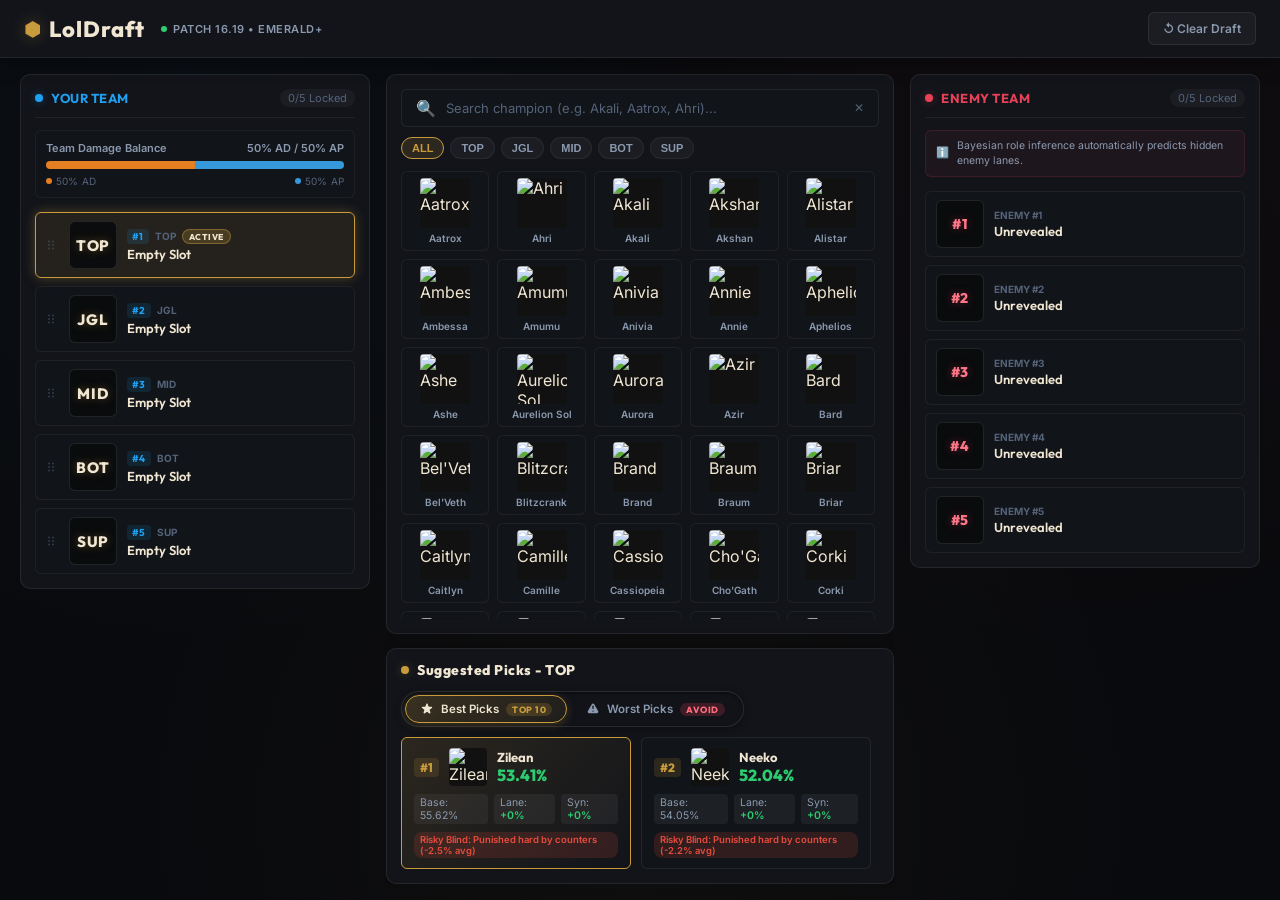
==== ui/index.html @ 1943c0d5 "layout: place suggested picks in center column while keeping team panels at natural height" ====
<!DOCTYPE html>
<html lang="en">
<head>
  <meta charset="UTF-8">
  <meta name="viewport" content="width=device-width, initial-scale=1.0">
  <title>LolDraft • Real-Time Drafting Companion & Simulator</title>
  <link rel="preconnect" href="https://fonts.googleapis.com">
  <link rel="preconnect" href="https://fonts.gstatic.com" crossorigin>
  <link href="https://fonts.googleapis.com/css2?family=Inter:wght@400;500;600;700&family=Outfit:wght@500;600;700;800&display=swap" rel="stylesheet">
  <link rel="stylesheet" href="style.css?v=2.1.3">
</head>
<body>
  <div class="app-shell">
    <!-- Top Navigation Bar -->
    <header class="app-header">
      <div class="brand-group">
        <div class="brand-mark">
          <span class="brand-icon">⬢</span>
          <span class="brand-name">LolDraft</span>
        </div>
        <div class="patch-badge" id="patchBadge">
          <span class="pulse-dot"></span>
          PATCH 16.19 • EMERALD+
        </div>
      </div>


      <div class="header-actions">
        <button class="btn btn-secondary" id="resetBtn" title="Reset all slots">
          <span>↺</span> Clear Draft
        </button>
      </div>
    </header>

    <!-- Main Workspace -->
    <main class="main-layout">
      <!-- Left Column: Ally Team -->
      <aside class="team-panel ally-panel">
        <div class="panel-header">
          <div class="panel-title ally-title">
            <span class="team-dot blue-dot"></span>
            <span>YOUR TEAM</span>
          </div>
          <span class="badge" id="allyCount">0/5 Locked</span>
        </div>

        <div class="damage-meter-card">
          <div class="damage-meter-label">
            <span>Team Damage Balance</span>
            <span id="damageSummaryText">50% AD / 50% AP</span>
          </div>
          <div class="damage-bar">
            <div class="dmg-segment dmg-phys" id="dmgPhysBar" style="width: 50%;"></div>
            <div class="dmg-segment dmg-magic" id="dmgMagicBar" style="width: 50%;"></div>
          </div>
          <div class="damage-legend">
            <span class="legend-item"><span class="legend-dot phys-dot"></span> <span id="physPctLabel">50%</span> AD</span>
            <span class="legend-item"><span class="legend-dot magic-dot"></span> <span id="magicPctLabel">50%</span> AP</span>
          </div>
        </div>

        <div class="slots-container" id="allySlots">
          <!-- Populated by JS -->
        </div>
      </aside>

      <!-- Center Column: Champion Selector + Suggested Picks -->
      <div class="center-workspace">
        <section class="picker-panel">
          <div class="picker-header">
            <div class="search-box">
              <span class="search-icon">🔍</span>
              <input type="text" id="searchInput" placeholder="Search champion (e.g. Akali, Aatrox, Ahri)..." autocomplete="off">
              <button id="clearSearchBtn" class="clear-search-btn">✕</button>
            </div>
            <div class="filter-pills" id="pickerRoleFilter">
              <button class="filter-pill active" data-filter="all">ALL</button>
              <button class="filter-pill" data-filter="top">TOP</button>
              <button class="filter-pill" data-filter="jungle">JGL</button>
              <button class="filter-pill" data-filter="middle">MID</button>
              <button class="filter-pill" data-filter="bottom">BOT</button>
              <button class="filter-pill" data-filter="support">SUP</button>
            </div>
          </div>

          <div class="champions-grid" id="championsGrid">
            <!-- Populated by JS -->
          </div>
        </section>

        <!-- Suggested Picks (Same Width as Champion Select) -->
        <section class="hud-panel" id="hudPanel" data-view="best">
          <div class="hud-header">
            <div class="hud-left">
              <div class="hud-title-row">
                <span class="hud-indicator" id="hudIndicator"></span>
                <h2 class="hud-title" id="hudTitleHeading"><span id="hudTitlePrefix">Suggested Picks</span> - <span id="hudRoleLabel">TOP</span></h2>
              </div>
            </div>

            <div class="hud-center">
              <div class="segmented-control" id="hudSegmentedControl" role="tablist" aria-label="Recommendation Mode">
                <button type="button" role="tab" id="tabBest" aria-selected="true" aria-controls="recommendationsList" class="seg-btn active" data-tab="best">
                  <svg class="seg-icon" viewBox="0 0 20 20" fill="currentColor">
                    <path d="M9.049 2.927c.3-.921 1.603-.921 1.902 0l1.07 3.292a1 1 0 00.95.69h3.462c.969 0 1.371 1.24.588 1.81l-2.8 2.034a1 1 0 00-.364 1.118l1.07 3.292c.3.921-.755 1.688-1.54 1.118l-2.8-2.034a1 1 0 00-1.175 0l-2.8 2.034c-.784.57-1.838-.197-1.539-1.118l1.07-3.292a1 1 0 00-.364-1.118L2.98 8.72c-.783-.57-.38-1.81.588-1.81h3.461a1 1 0 00.951-.69l1.07-3.292z"/>
                  </svg>
                  <span>Best Picks</span>
                  <span class="seg-badge seg-badge-best">TOP 10</span>
                </button>
                <button type="button" role="tab" id="tabWorst" aria-selected="false" aria-controls="recommendationsList" class="seg-btn" data-tab="worst">
                  <svg class="seg-icon" viewBox="0 0 20 20" fill="currentColor">
                    <path fill-rule="evenodd" d="M8.257 3.099c.765-1.36 2.722-1.36 3.486 0l5.58 9.92c.75 1.334-.213 2.98-1.742 2.98H4.42c-1.53 0-2.493-1.646-1.743-2.98l5.58-9.92zM11 13a1 1 0 11-2 0 1 1 0 012 0zm-1-8a1 1 0 00-1 1v3a1 1 0 002 0V6a1 1 0 00-1-1z" clip-rule="evenodd"/>
                  </svg>
                  <span>Worst Picks</span>
                  <span class="seg-badge seg-badge-worst">AVOID</span>
                </button>
              </div>
            </div>
          </div>

          <div class="recommendations-carousel" id="recommendationsList" role="tabpanel">
            <!-- Live Cards injected here -->
          </div>
        </section>
      </div>

      <!-- Right Column: Enemy Team -->
      <aside class="team-panel enemy-panel">
        <div class="panel-header">
          <div class="panel-title enemy-title">
            <span class="team-dot red-dot"></span>
            <span>ENEMY TEAM</span>
          </div>
          <span class="badge" id="enemyCount">0/5 Locked</span>
        </div>

        <div class="enemy-inference-info">
          <span class="info-icon">ℹ️</span>
          <span>Bayesian role inference automatically predicts hidden enemy lanes.</span>
        </div>

        <div class="slots-container" id="enemySlots">
          <!-- Populated by JS -->
        </div>
      </aside>
    </main>
  </div>

  <script src="app.js?v=2.1.3"></script>
</body>
</html>
---- ui/style.css ----
:root {
  --bg-core: #090a0d;
  --bg-surface: #12141a;
  --bg-surface-elevated: #1a1e26;
  --bg-glass: rgba(18, 20, 26, 0.85);
  
  --gold-primary: #c89b3c;
  --gold-light: #f0e6d2;
  --gold-dark: #785a28;
  --gold-glow: rgba(200, 155, 60, 0.35);

  --blue-team: #1ea1f2;
  --blue-team-glow: rgba(30, 161, 242, 0.35);
  --blue-surface: rgba(30, 161, 242, 0.08);

  --red-team: #e84057;
  --red-team-glow: rgba(232, 64, 87, 0.35);
  --red-surface: rgba(232, 64, 87, 0.08);

  --text-main: #f0e6d2;
  --text-muted: #8b99ae;
  --text-dim: #54637a;

  --border-subtle: rgba(255, 255, 255, 0.08);
  --border-active: rgba(200, 155, 60, 0.6);

  --phys-color: #e67e22;
  --magic-color: #3498db;
  --true-color: #f1c40f;

  --radius-sm: 6px;
  --radius-md: 10px;
  --radius-lg: 14px;
}

* {
  box-sizing: border-box;
  margin: 0;
  padding: 0;
}

body {
  font-family: 'Inter', -apple-system, BlinkMacSystemFont, sans-serif;
  background-color: var(--bg-core);
  background-image: 
    radial-gradient(circle at 15% 15%, rgba(30, 161, 242, 0.03) 0%, transparent 40%),
    radial-gradient(circle at 85% 15%, rgba(232, 64, 87, 0.03) 0%, transparent 40%),
    radial-gradient(circle at 50% 90%, rgba(200, 155, 60, 0.03) 0%, transparent 50%);
  color: var(--text-main);
  min-height: 100vh;
  overflow-x: hidden;
}

.app-shell {
  display: flex;
  flex-direction: column;
  height: 100vh;
  overflow: hidden;
}

/* ==========================================================================
   Header
   ========================================================================== */
.app-header {
  display: flex;
  align-items: center;
  justify-content: space-between;
  padding: 12px 24px;
  background: var(--bg-surface);
  border-bottom: 1px solid var(--border-subtle);
  box-shadow: 0 4px 20px rgba(0, 0, 0, 0.4);
  z-index: 10;
}

.brand-group {
  display: flex;
  align-items: center;
  gap: 16px;
}

.brand-mark {
  display: flex;
  align-items: center;
  gap: 8px;
}

.brand-icon {
  color: var(--gold-primary);
  font-size: 20px;
  filter: drop-shadow(0 0 8px var(--gold-glow));
}

.brand-name {
  font-family: 'Outfit', sans-serif;
  font-size: 22px;
  font-weight: 800;
  letter-spacing: 1px;
  color: var(--text-main);
}

.patch-badge {
  display: inline-flex;
  align-items: center;
  gap: 6px;
  font-size: 11px;
  font-weight: 600;
  letter-spacing: 0.5px;
  color: var(--text-muted);
}

.pulse-dot {
  width: 6px;
  height: 6px;
  border-radius: 50%;
  background: #2ecc71;
}

/* Role Selector */
.role-selector-wrap {
  display: flex;
  align-items: center;
  gap: 12px;
  background: rgba(18, 20, 26, 0.7);
  padding: 6px 14px;
  border-radius: 30px;
  border: 1px solid var(--border-subtle);
}

.selector-label {
  font-size: 11px;
  font-weight: 700;
  letter-spacing: 0.8px;
  color: var(--text-muted);
}

.role-buttons {
  display: flex;
  gap: 6px;
}

.role-btn {
  display: flex;
  align-items: center;
  gap: 6px;
  background: transparent;
  border: 1px solid transparent;
  color: var(--text-muted);
  font-family: 'Outfit', sans-serif;
  font-size: 13px;
  font-weight: 700;
  padding: 6px 12px;
  border-radius: 20px;
  cursor: pointer;
  transition: all 0.2s ease;
}

.role-btn:hover {
  color: var(--text-main);
  background: rgba(255, 255, 255, 0.05);
}

.role-btn.active {
  background: var(--gold-primary);
  color: #090a0d;
  border-color: var(--gold-light);
  box-shadow: 0 0 12px var(--gold-glow);
}

.header-actions {
  display: flex;
  align-items: center;
  gap: 12px;
}

.btn {
  font-family: 'Inter', sans-serif;
  font-size: 12px;
  font-weight: 600;
  padding: 8px 14px;
  border-radius: var(--radius-sm);
  cursor: pointer;
  border: 1px solid var(--border-subtle);
  transition: all 0.2s;
}

.btn-secondary {
  background: rgba(255, 255, 255, 0.04);
  color: var(--text-muted);
}

.btn-secondary:hover {
  background: rgba(255, 255, 255, 0.08);
  color: var(--text-main);
  border-color: rgba(255, 255, 255, 0.2);
}

/* ==========================================================================
   Main Layout
   ========================================================================== */
.main-layout {
  display: grid;
  grid-template-columns: 350px 1fr 350px;
  gap: 16px;
  padding: 16px 20px;
  flex: 1;
  min-height: 0;
  overflow: hidden;
}

/* ==========================================================================
   Team Panels (Ally & Enemy)
   ========================================================================== */
.team-panel {
  display: flex;
  flex-direction: column;
  background: var(--bg-surface);
  border: 1px solid var(--border-subtle);
  border-radius: var(--radius-md);
  padding: 14px;
  align-self: start;
}

.panel-header {
  display: flex;
  align-items: center;
  justify-content: space-between;
  margin-bottom: 12px;
  padding-bottom: 10px;
  border-bottom: 1px solid rgba(255, 255, 255, 0.06);
}

.panel-title {
  display: flex;
  align-items: center;
  gap: 8px;
  font-family: 'Outfit', sans-serif;
  font-size: 13px;
  font-weight: 700;
  letter-spacing: 0.5px;
}

.ally-title { color: var(--blue-team); }
.enemy-title { color: var(--red-team); }

.team-dot {
  width: 8px;
  height: 8px;
  border-radius: 50%;
}
.blue-dot { background: var(--blue-team); box-shadow: 0 0 8px var(--blue-team-glow); }
.red-dot { background: var(--red-team); box-shadow: 0 0 8px var(--red-team-glow); }

.badge {
  font-size: 11px;
  color: var(--text-dim);
  background: rgba(255, 255, 255, 0.04);
  padding: 2px 8px;
  border-radius: 12px;
}

/* Damage Meter */
.damage-meter-card {
  background: rgba(18, 20, 26, 0.6);
  border: 1px solid rgba(255, 255, 255, 0.05);
  border-radius: var(--radius-sm);
  padding: 10px;
  margin-bottom: 14px;
}

.damage-meter-label {
  display: flex;
  justify-content: space-between;
  font-size: 11px;
  font-weight: 600;
  color: var(--text-muted);
  margin-bottom: 6px;
}

.damage-bar {
  display: flex;
  height: 8px;
  border-radius: 4px;
  overflow: hidden;
  background: #111;
  margin-bottom: 6px;
}

.dmg-segment {
  height: 100%;
  transition: width 0.3s ease;
}
.dmg-phys { background: var(--phys-color); }
.dmg-magic { background: var(--magic-color); }

.damage-legend {
  display: flex;
  justify-content: space-between;
  font-size: 10px;
  color: var(--text-dim);
}

.legend-item { display: flex; align-items: center; gap: 4px; }
.legend-dot { width: 6px; height: 6px; border-radius: 50%; }
.phys-dot { background: var(--phys-color); }
.magic-dot { background: var(--magic-color); }

/* Enemy Inference Info */
.enemy-inference-info {
  display: flex;
  align-items: center;
  gap: 8px;
  background: rgba(232, 64, 87, 0.06);
  border: 1px solid rgba(232, 64, 87, 0.15);
  border-radius: var(--radius-sm);
  padding: 8px 10px;
  font-size: 10.5px;
  color: var(--text-muted);
  line-height: 1.4;
  margin-bottom: 14px;
}

/* Draft Slots */
.slots-container {
  display: flex;
  flex-direction: column;
  gap: 8px;
  flex: 1;
}

.slot-card {
  display: flex;
  align-items: center;
  gap: 10px;
  padding: 8px 10px;
  background: rgba(18, 20, 26, 0.6);
  border: 1px solid rgba(255, 255, 255, 0.06);
  border-radius: var(--radius-sm);
  cursor: pointer;
  transition: all 0.2s ease;
  position: relative;
}

.slot-card.draggable-slot {
  cursor: grab;
  user-select: none;
}

.slot-card.draggable-slot:active {
  cursor: grabbing;
}

.slot-drag-handle {
  display: flex;
  align-items: center;
  justify-content: center;
  color: var(--text-dim);
  cursor: grab;
  padding: 4px 2px;
  margin-left: -3px;
  border-radius: 4px;
  opacity: 0.45;
  transition: opacity 0.2s, color 0.2s;
  flex-shrink: 0;
}

.slot-card:hover .slot-drag-handle {
  opacity: 1;
  color: var(--gold-light);
}

.slot-drag-handle:active {
  cursor: grabbing;
}

.slot-role-row {
  display: flex;
  align-items: center;
  gap: 6px;
}

.slot-pick-num {
  font-family: 'Outfit', sans-serif;
  font-size: 10px;
  font-weight: 700;
  color: var(--blue-team);
  background: rgba(30, 161, 242, 0.12);
  padding: 1px 5px;
  border-radius: 4px;
  letter-spacing: 0.3px;
}

.slot-card.is-dragging {
  opacity: 0.35;
  border: 1px dashed var(--gold-primary);
  background: rgba(200, 155, 60, 0.08);
  transform: scale(0.98);
}

.slot-card.drag-over-top {
  border-top: 2px solid var(--gold-primary) !important;
}

.slot-card.drag-over-bottom {
  border-bottom: 2px solid var(--gold-primary) !important;
}


.slot-card:hover {
  background: rgba(255, 255, 255, 0.04);
  border-color: rgba(255, 255, 255, 0.15);
}

.slot-card.active-target {
  border-color: var(--gold-primary);
  background: rgba(200, 155, 60, 0.1);
  box-shadow: 0 0 12px var(--gold-glow);
}

.slot-active-badge {
  font-family: 'Outfit', sans-serif;
  font-size: 8.5px;
  font-weight: 800;
  letter-spacing: 0.5px;
  color: var(--gold-light);
  background: rgba(200, 155, 60, 0.22);
  border: 1px solid rgba(200, 155, 60, 0.45);
  padding: 1px 6px;
  border-radius: 8px;
}

.slot-avatar {
  width: 48px;
  height: 48px;
  border-radius: var(--radius-sm);
  background: rgba(9, 10, 13, 0.9);
  border: 1px solid rgba(255, 255, 255, 0.1);
  display: flex;
  align-items: center;
  justify-content: center;
  overflow: hidden;
  flex-shrink: 0;
  transition: all 0.2s ease;
}

.slot-role-abbr {
  font-family: 'Outfit', sans-serif;
  font-size: 15px;
  font-weight: 800;
  letter-spacing: 0.8px;
  color: var(--gold-light);
  text-shadow: 0 0 10px rgba(200, 155, 60, 0.4);
  line-height: 1;
  user-select: none;
}

.slot-enemy-abbr {
  font-size: 14px;
  color: #ff7588;
  text-shadow: 0 0 10px rgba(232, 64, 87, 0.4);
}

.slot-avatar img {
  width: 100%;
  height: 100%;
  object-fit: cover;
}

.slot-meta {
  display: flex;
  flex-direction: column;
  gap: 2px;
  flex: 1;
  min-width: 0;
}

.slot-role-tag {
  font-size: 10px;
  font-weight: 700;
  color: var(--text-dim);
  text-transform: uppercase;
}

.slot-champ-name {
  font-family: 'Outfit', sans-serif;
  font-size: 13px;
  font-weight: 600;
  color: var(--text-main);
  white-space: nowrap;
  overflow: hidden;
  text-overflow: ellipsis;
}

.slot-inference-tag {
  font-size: 10px;
  font-weight: 600;
  color: var(--blue-team);
}

.slot-remove-btn {
  background: transparent;
  border: none;
  color: var(--text-dim);
  cursor: pointer;
  padding: 4px;
  font-size: 12px;
  border-radius: 4px;
  transition: all 0.2s;
}

.slot-remove-btn:hover {
  color: var(--red-team);
  background: rgba(232, 64, 87, 0.15);
}

/* ==========================================================================
   Center Workspace (Picker Panel + Suggested Picks HUD)
   ========================================================================== */
.center-workspace {
  display: flex;
  flex-direction: column;
  gap: 14px;
  min-height: 0;
  height: 100%;
  overflow: hidden;
}

.picker-panel {
  display: flex;
  flex-direction: column;
  background: var(--bg-surface);
  border: 1px solid var(--border-subtle);
  border-radius: var(--radius-md);
  padding: 14px;
  flex: 1;
  min-height: 0;
}

.picker-header {
  display: flex;
  flex-direction: column;
  gap: 10px;
  margin-bottom: 12px;
}

.search-box {
  display: flex;
  align-items: center;
  gap: 10px;
  background: rgba(18, 20, 26, 0.85);
  border: 1px solid var(--border-subtle);
  border-radius: var(--radius-sm);
  padding: 8px 14px;
}

.search-box input {
  background: transparent;
  border: none;
  outline: none;
  color: var(--text-main);
  font-size: 13px;
  font-family: 'Inter', sans-serif;
  width: 100%;
}

.search-box input::placeholder {
  color: var(--text-dim);
}

.clear-search-btn {
  background: transparent;
  border: none;
  color: var(--text-dim);
  cursor: pointer;
  font-size: 12px;
}

.filter-pills {
  display: flex;
  gap: 6px;
}

.filter-pill {
  background: rgba(255, 255, 255, 0.04);
  border: 1px solid rgba(255, 255, 255, 0.06);
  color: var(--text-muted);
  font-size: 11px;
  font-weight: 700;
  padding: 4px 10px;
  border-radius: 12px;
  cursor: pointer;
  transition: all 0.2s;
}

.filter-pill:hover {
  background: rgba(255, 255, 255, 0.08);
  color: var(--text-main);
}

.filter-pill.active {
  background: rgba(200, 155, 60, 0.15);
  border-color: var(--gold-primary);
  color: var(--gold-primary);
}

.champions-grid {
  display: grid;
  grid-template-columns: repeat(auto-fill, minmax(76px, 1fr));
  grid-auto-rows: max-content;
  align-content: start;
  gap: 8px;
  overflow-y: auto;
  padding-right: 4px;
  flex: 1;
}

.champ-card {
  display: flex;
  flex-direction: column;
  align-items: center;
  justify-content: center;
  gap: 4px;
  background: rgba(18, 20, 26, 0.6);
  border: 1px solid rgba(255, 255, 255, 0.06);
  border-radius: var(--radius-sm);
  padding: 6px;
  height: fit-content;
  cursor: pointer;
  transition: all 0.15s ease;
  user-select: none;
}

.champ-card:hover {
  transform: translateY(-2px);
  border-color: var(--gold-primary);
  box-shadow: 0 4px 12px rgba(0, 0, 0, 0.5);
}

.champ-card.picked {
  opacity: 0.25;
  filter: grayscale(1);
  pointer-events: none;
}

.champ-avatar-wrap {
  width: 50px;
  height: 50px;
  border-radius: 4px;
  overflow: hidden;
  background: #111;
  position: relative;
}

.champ-avatar-wrap img {
  width: 100%;
  height: 100%;
  object-fit: cover;
}

.champ-name-label {
  font-size: 10px;
  font-weight: 600;
  color: var(--text-muted);
  text-align: center;
  white-space: nowrap;
  overflow: hidden;
  text-overflow: ellipsis;
  max-width: 68px;
}

.empty-search-state {
  grid-column: 1 / -1;
  display: flex;
  flex-direction: column;
  align-items: center;
  justify-content: center;
  gap: 8px;
  padding: 40px 20px;
  color: var(--text-dim);
  text-align: center;
}

.empty-search-icon {
  font-size: 24px;
  opacity: 0.5;
}

.empty-search-text {
  font-size: 12.5px;
  font-weight: 500;
}

/* ==========================================================================
   Recommendation HUD (Center Column Width)
   ========================================================================== */
.hud-panel {
  background: var(--bg-surface);
  border: 1px solid var(--border-subtle);
  border-radius: var(--radius-md);
  padding: 12px 14px;
  box-shadow: 0 4px 20px rgba(0, 0, 0, 0.4);
  flex-shrink: 0;
}

.hud-header {
  display: flex;
  align-items: center;
  justify-content: space-between;
  gap: 12px;
  margin-bottom: 10px;
  flex-wrap: wrap;
}

.hud-left {
  display: flex;
  flex-direction: column;
  gap: 2px;
  min-width: 220px;
}

.hud-title-row {
  display: flex;
  align-items: center;
  gap: 8px;
}

.hud-center {
  display: flex;
  align-items: center;
  justify-content: center;
}

.hud-right {
  display: flex;
  align-items: center;
}

.hud-indicator {
  width: 8px;
  height: 8px;
  border-radius: 50%;
  background: var(--gold-primary);
  box-shadow: 0 0 10px var(--gold-glow);
  transition: all 0.25s ease;
}

.hud-title {
  font-family: 'Outfit', sans-serif;
  font-size: 14px;
  font-weight: 800;
  letter-spacing: 0.5px;
  color: var(--gold-light);
  transition: color 0.25s ease;
}

.hud-meta {
  font-size: 11px;
  color: var(--text-dim);
}

/* Modern Segmented Pill Control */
.segmented-control {
  display: inline-flex;
  background: rgba(18, 20, 26, 0.95);
  border: 1px solid rgba(255, 255, 255, 0.1);
  border-radius: 24px;
  padding: 3px;
  gap: 4px;
  box-shadow: inset 0 1px 3px rgba(0, 0, 0, 0.5), 0 2px 8px rgba(0, 0, 0, 0.3);
}

.seg-btn {
  display: flex;
  align-items: center;
  gap: 7px;
  background: transparent;
  border: 1px solid transparent;
  border-radius: 20px;
  padding: 6px 14px;
  color: var(--text-muted);
  font-family: 'Inter', sans-serif;
  font-size: 11.5px;
  font-weight: 600;
  cursor: pointer;
  transition: all 0.2s cubic-bezier(0.4, 0, 0.2, 1);
  user-select: none;
}

.seg-icon {
  width: 14px;
  height: 14px;
  flex-shrink: 0;
  transition: transform 0.2s ease;
}

.seg-btn:hover {
  color: var(--text-main);
  background: rgba(255, 255, 255, 0.05);
}

.seg-btn:hover .seg-icon {
  transform: scale(1.15);
}

/* Active State: Best */
.seg-btn.active[data-tab="best"] {
  background: linear-gradient(135deg, rgba(200, 155, 60, 0.22), rgba(200, 155, 60, 0.08));
  color: var(--gold-light);
  border-color: var(--gold-primary);
  box-shadow: 0 2px 10px rgba(200, 155, 60, 0.25);
}

/* Active State: Worst */
.seg-btn.active[data-tab="worst"] {
  background: linear-gradient(135deg, rgba(232, 64, 87, 0.22), rgba(232, 64, 87, 0.08));
  color: #ff7588;
  border-color: var(--red-team);
  box-shadow: 0 2px 10px rgba(232, 64, 87, 0.3);
}

.seg-badge {
  font-family: 'Outfit', sans-serif;
  font-size: 9px;
  font-weight: 800;
  letter-spacing: 0.5px;
  padding: 1px 6px;
  border-radius: 10px;
}

.seg-badge-best {
  background: rgba(200, 155, 60, 0.2);
  color: var(--gold-primary);
}

.seg-badge-worst {
  background: rgba(232, 64, 87, 0.2);
  color: #ff6b7d;
}

/* Data-View Dynamic HUD Styling */
.hud-panel[data-view="worst"] .hud-indicator {
  background: var(--red-team);
  box-shadow: 0 0 10px var(--red-team-glow);
}

.hud-panel[data-view="worst"] .hud-title {
  color: #ff7588;
}

.hud-panel[data-view="worst"] {
  border-color: rgba(232, 64, 87, 0.35);
}


.recommendations-carousel {
  display: grid;
  grid-auto-flow: column;
  grid-auto-columns: minmax(230px, 260px);
  gap: 10px;
  overflow-x: auto;
  padding-bottom: 2px;
}

.rec-card {
  display: flex;
  flex-direction: column;
  background: rgba(18, 20, 26, 0.75);
  border: 1px solid var(--border-subtle);
  border-radius: var(--radius-sm);
  padding: 10px 12px;
  position: relative;
  cursor: default;
}

.rec-card.rank-1 {
  border-color: var(--gold-primary);
  background: linear-gradient(135deg, rgba(200, 155, 60, 0.14), rgba(18, 20, 26, 0.9));
}

.rec-card.worst-pick {
  border-color: rgba(232, 64, 87, 0.25);
  background: linear-gradient(135deg, rgba(232, 64, 87, 0.1), rgba(18, 20, 26, 0.9));
}

.rec-card.worst-rank-1 {
  border-color: var(--red-team);
  background: linear-gradient(135deg, rgba(232, 64, 87, 0.2), rgba(18, 20, 26, 0.95));
}

.rec-card-top {
  display: flex;
  align-items: center;
  gap: 10px;
  margin-bottom: 8px;
}

.rec-rank-tag {
  font-family: 'Outfit', sans-serif;
  font-size: 12px;
  font-weight: 800;
  color: var(--gold-primary);
  background: rgba(200, 155, 60, 0.15);
  padding: 2px 6px;
  border-radius: 4px;
}

.rec-rank-tag.worst-rank {
  color: #ff7588;
  background: rgba(232, 64, 87, 0.2);
  border: 1px solid rgba(232, 64, 87, 0.35);
}

.rec-avatar {
  width: 38px;
  height: 38px;
  border-radius: 4px;
  overflow: hidden;
  background: #111;
  flex-shrink: 0;
}

.rec-avatar img {
  width: 100%;
  height: 100%;
  object-fit: cover;
}

.rec-champ-info {
  display: flex;
  flex-direction: column;
  flex: 1;
}

.rec-champ-name {
  font-family: 'Outfit', sans-serif;
  font-size: 13px;
  font-weight: 700;
  color: var(--text-main);
}

.rec-score-value {
  font-family: 'Outfit', sans-serif;
  font-size: 16px;
  font-weight: 800;
  color: #2ecc71;
}

.rec-deltas-row {
  display: flex;
  gap: 6px;
  margin-bottom: 8px;
  font-size: 10.5px;
}

.rec-delta-pill {
  padding: 2px 6px;
  border-radius: 4px;
  background: rgba(255, 255, 255, 0.05);
  color: var(--text-muted);
}
.delta-pos { color: #2ecc71; font-weight: 600; }
.delta-neg { color: #e74c3c; font-weight: 600; }

.rec-badges-row {
  display: flex;
  flex-wrap: wrap;
  gap: 4px;
}

.rec-badge {
  font-size: 9.5px;
  font-weight: 600;
  padding: 2px 6px;
  border-radius: 8px;
  background: rgba(255, 255, 255, 0.06);
  color: var(--text-muted);
}

.rec-badge.badge-good {
  background: rgba(46, 204, 113, 0.15);
  color: #2ecc71;
}

.rec-badge.badge-warn {
  background: rgba(231, 76, 60, 0.15);
  color: #e74c3c;
}
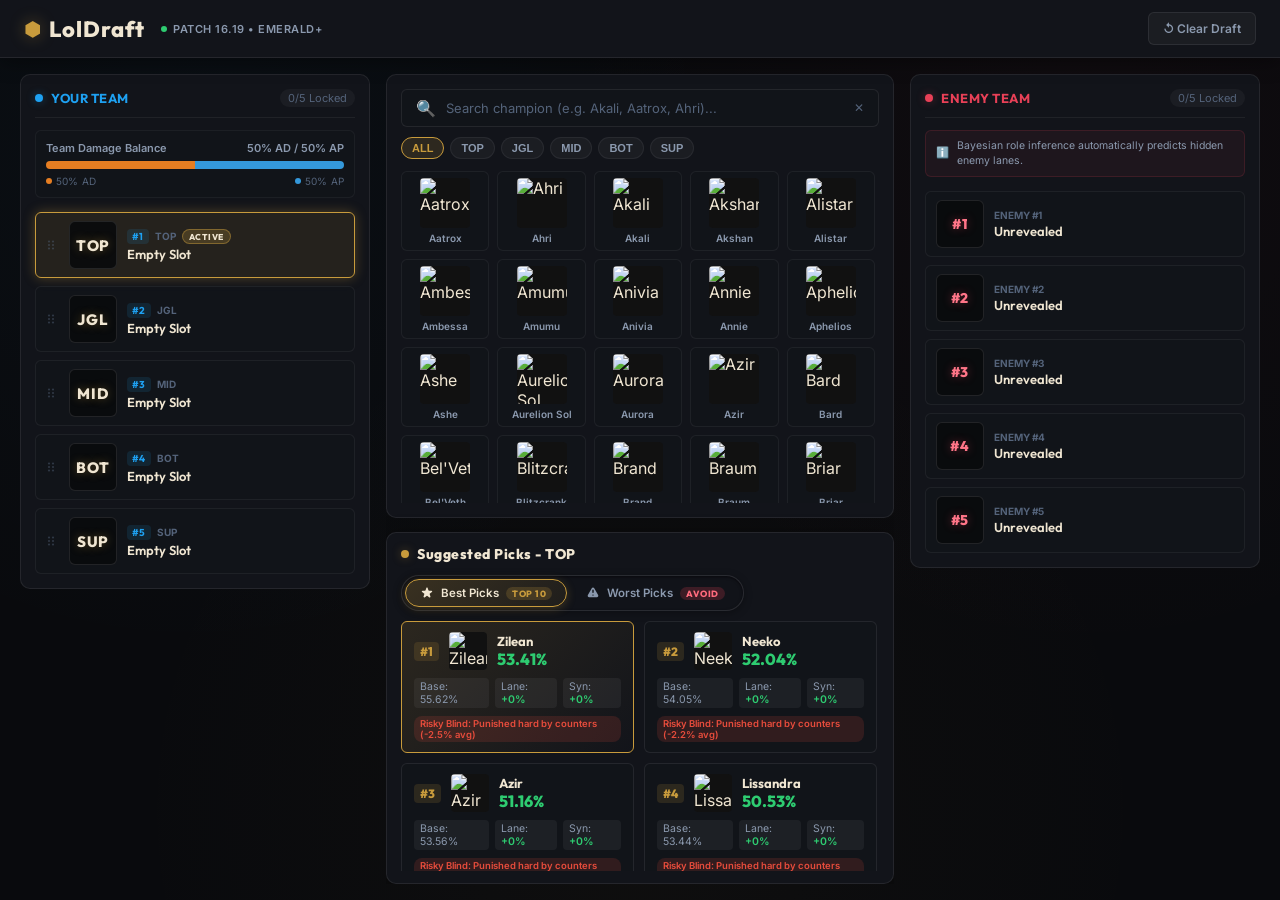
==== commit ae06d90e: "style: configure suggested picks into a 2-row wrapping grid in the center column" ====
--- a/ui/index.html
+++ b/ui/index.html
@@ -7,7 +7,7 @@
   <link rel="preconnect" href="https://fonts.googleapis.com">
   <link rel="preconnect" href="https://fonts.gstatic.com" crossorigin>
   <link href="https://fonts.googleapis.com/css2?family=Inter:wght@400;500;600;700&family=Outfit:wght@500;600;700;800&display=swap" rel="stylesheet">
-  <link rel="stylesheet" href="style.css?v=2.1.3">
+  <link rel="stylesheet" href="style.css?v=2.1.4">
 </head>
 <body>
   <div class="app-shell">
@@ -146,6 +146,6 @@
     </main>
   </div>
 
-  <script src="app.js?v=2.1.3"></script>
+  <script src="app.js?v=2.1.4"></script>
 </body>
 </html>
--- a/ui/style.css
+++ b/ui/style.css
@@ -853,11 +853,11 @@
 
 .recommendations-carousel {
   display: grid;
-  grid-auto-flow: column;
-  grid-auto-columns: minmax(230px, 260px);
+  grid-template-columns: repeat(auto-fill, minmax(210px, 1fr));
   gap: 10px;
-  overflow-x: auto;
-  padding-bottom: 2px;
+  overflow-y: auto;
+  max-height: 250px;
+  padding-right: 2px;
 }
 
 .rec-card {
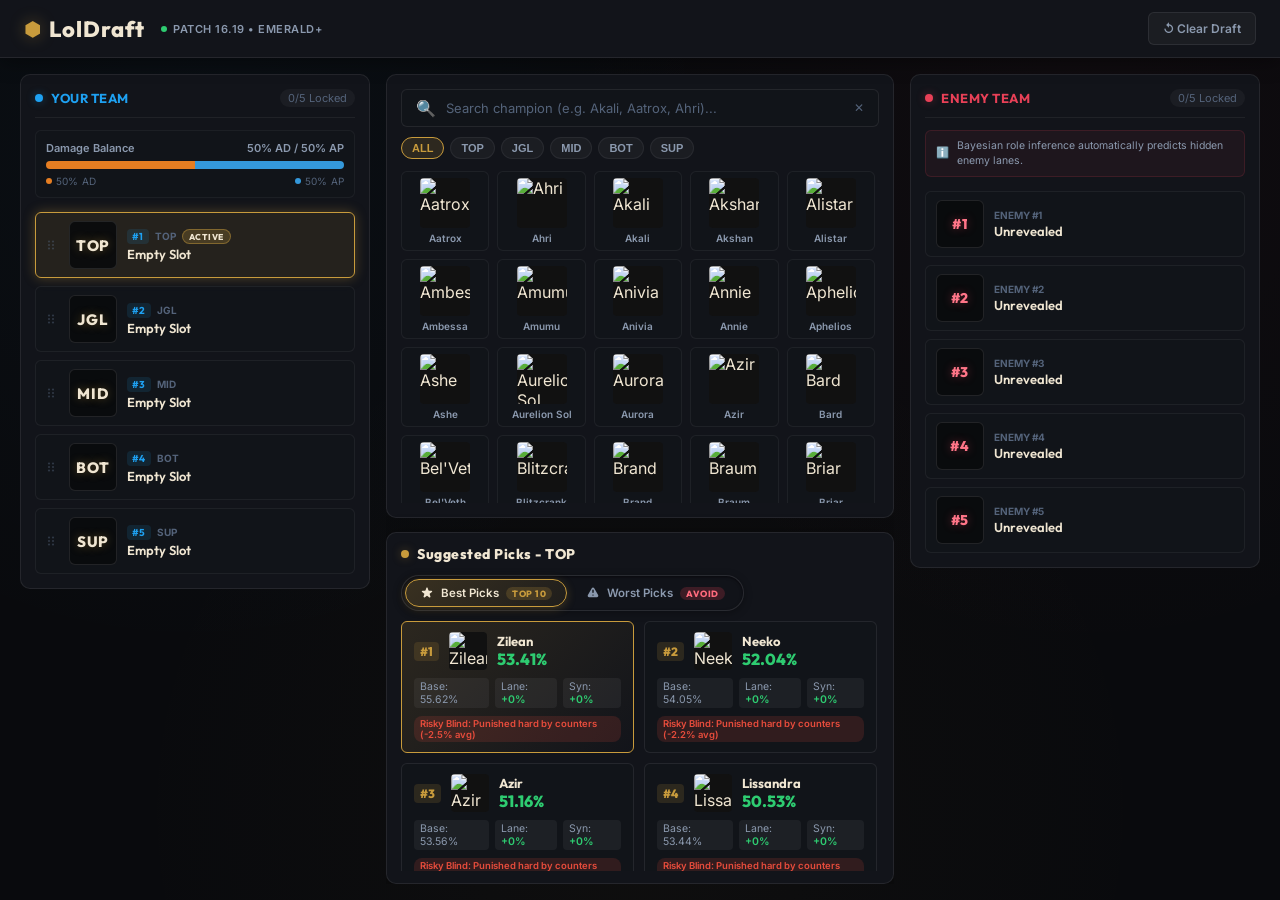
==== commit e89a1ba3: "fix(ui): prevent damage meter label from wrapping and shifting layout" ====
--- a/ui/index.html
+++ b/ui/index.html
@@ -7,7 +7,7 @@
   <link rel="preconnect" href="https://fonts.googleapis.com">
   <link rel="preconnect" href="https://fonts.gstatic.com" crossorigin>
   <link href="https://fonts.googleapis.com/css2?family=Inter:wght@400;500;600;700&family=Outfit:wght@500;600;700;800&display=swap" rel="stylesheet">
-  <link rel="stylesheet" href="style.css?v=2.1.4">
+  <link rel="stylesheet" href="style.css?v=2.1.5">
 </head>
 <body>
   <div class="app-shell">
@@ -46,7 +46,7 @@
 
         <div class="damage-meter-card">
           <div class="damage-meter-label">
-            <span>Team Damage Balance</span>
+            <span>Damage Balance</span>
             <span id="damageSummaryText">50% AD / 50% AP</span>
           </div>
           <div class="damage-bar">
@@ -146,6 +146,6 @@
     </main>
   </div>
 
-  <script src="app.js?v=2.1.4"></script>
+  <script src="app.js?v=2.1.5"></script>
 </body>
 </html>
--- a/ui/style.css
+++ b/ui/style.css
@@ -270,10 +270,12 @@
 .damage-meter-label {
   display: flex;
   justify-content: space-between;
+  align-items: center;
   font-size: 11px;
   font-weight: 600;
   color: var(--text-muted);
   margin-bottom: 6px;
+  white-space: nowrap;
 }
 
 .damage-bar {
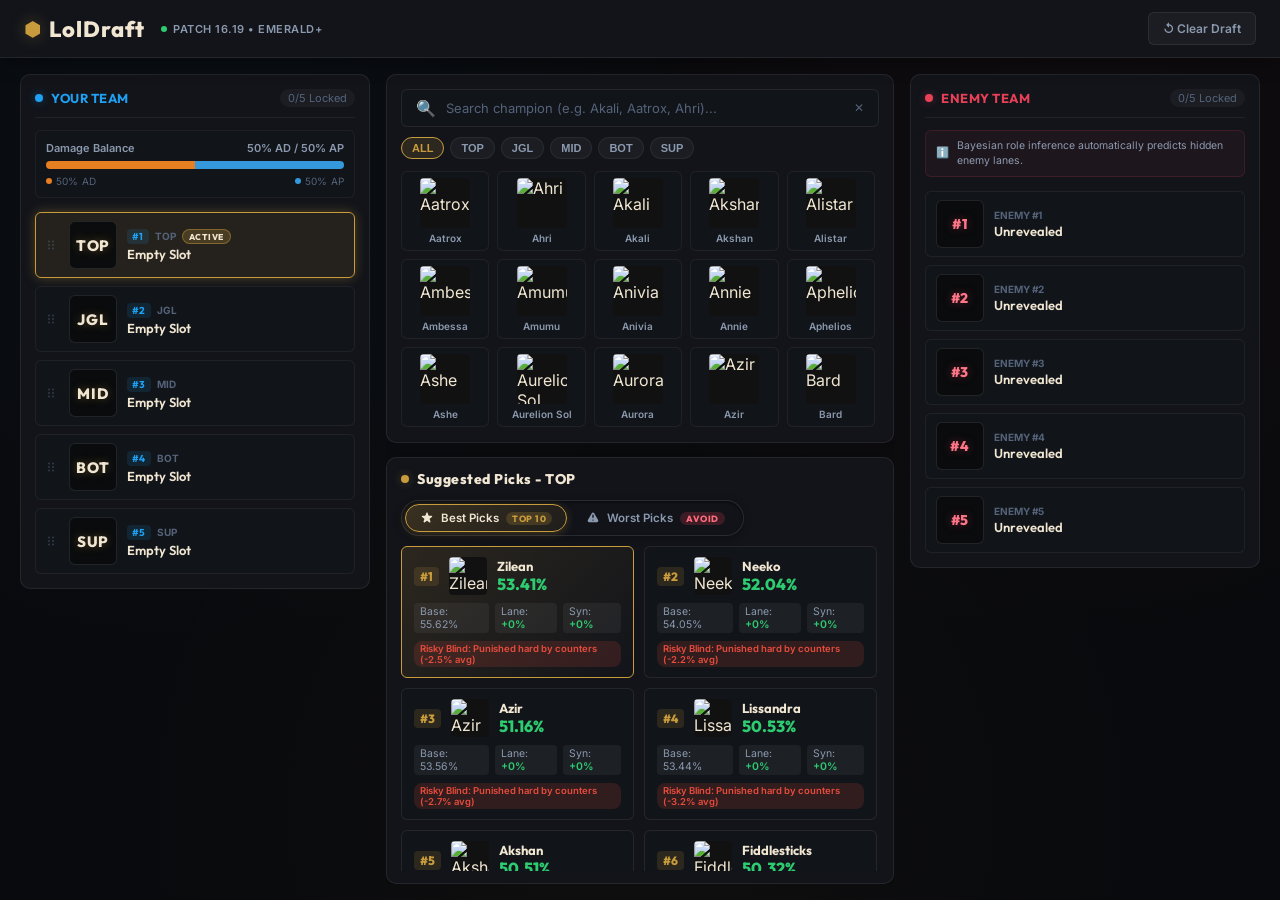
==== commit ab7590b3: "style(ui): increase suggested picks panel height and bump cache buster to v2.1.6" ====
--- a/ui/index.html
+++ b/ui/index.html
@@ -7,7 +7,7 @@
   <link rel="preconnect" href="https://fonts.googleapis.com">
   <link rel="preconnect" href="https://fonts.gstatic.com" crossorigin>
   <link href="https://fonts.googleapis.com/css2?family=Inter:wght@400;500;600;700&family=Outfit:wght@500;600;700;800&display=swap" rel="stylesheet">
-  <link rel="stylesheet" href="style.css?v=2.1.5">
+  <link rel="stylesheet" href="style.css?v=2.1.6">
 </head>
 <body>
   <div class="app-shell">
--- a/ui/style.css
+++ b/ui/style.css
@@ -858,7 +858,7 @@
   grid-template-columns: repeat(auto-fill, minmax(210px, 1fr));
   gap: 10px;
   overflow-y: auto;
-  max-height: 250px;
+  max-height: 325px;
   padding-right: 2px;
 }
 
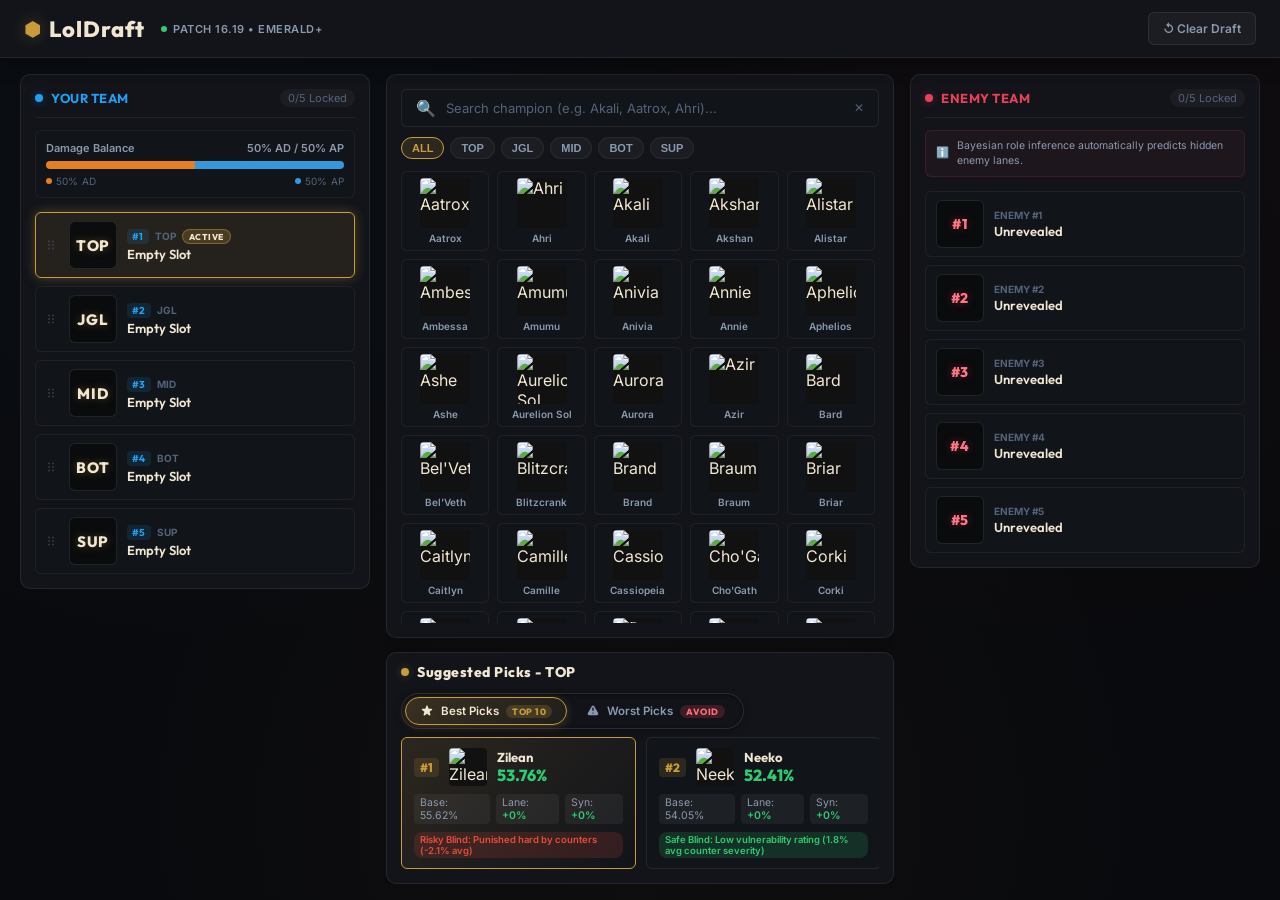
==== commit 74d059c1: "feat(ui): add responsive single-row scrolling for laptop screens & update duo synergy" ====
--- a/ui/index.html
+++ b/ui/index.html
@@ -7,7 +7,7 @@
   <link rel="preconnect" href="https://fonts.googleapis.com">
   <link rel="preconnect" href="https://fonts.gstatic.com" crossorigin>
   <link href="https://fonts.googleapis.com/css2?family=Inter:wght@400;500;600;700&family=Outfit:wght@500;600;700;800&display=swap" rel="stylesheet">
-  <link rel="stylesheet" href="style.css?v=2.1.6">
+  <link rel="stylesheet" href="style.css?v=2.1.8">
 </head>
 <body>
   <div class="app-shell">
@@ -146,6 +146,6 @@
     </main>
   </div>
 
-  <script src="app.js?v=2.1.5"></script>
+  <script src="app.js?v=2.1.8"></script>
 </body>
 </html>
--- a/ui/style.css
+++ b/ui/style.css
@@ -986,3 +986,68 @@
   background: rgba(231, 76, 60, 0.15);
   color: #e74c3c;
 }
+
+/* Custom Scrollbars for Recommendations */
+.recommendations-carousel::-webkit-scrollbar {
+  height: 6px;
+  width: 6px;
+}
+
+.recommendations-carousel::-webkit-scrollbar-track {
+  background: rgba(18, 20, 26, 0.6);
+  border-radius: 4px;
+}
+
+.recommendations-carousel::-webkit-scrollbar-thumb {
+  background: rgba(200, 155, 60, 0.35);
+  border-radius: 4px;
+}
+
+.recommendations-carousel::-webkit-scrollbar-thumb:hover {
+  background: rgba(200, 155, 60, 0.65);
+}
+
+.hud-panel[data-view="worst"] .recommendations-carousel::-webkit-scrollbar-thumb {
+  background: rgba(232, 64, 87, 0.35);
+}
+
+.hud-panel[data-view="worst"] .recommendations-carousel::-webkit-scrollbar-thumb:hover {
+  background: rgba(232, 64, 87, 0.65);
+}
+
+/* ==========================================================================
+   Responsive Laptop Screen Layout (Single Row with Horizontal Scrolling)
+   Prevents champion select grid from becoming vertically squished.
+   ========================================================================== */
+@media (max-height: 950px), (max-width: 1440px) {
+  .hud-panel {
+    padding: 10px 14px 8px;
+  }
+
+  .hud-header {
+    margin-bottom: 8px;
+  }
+
+  .recommendations-carousel {
+    display: flex;
+    flex-wrap: nowrap;
+    overflow-x: auto;
+    overflow-y: hidden;
+    max-height: none;
+    gap: 10px;
+    padding-bottom: 6px;
+    scrollbar-width: thin;
+    scrollbar-color: rgba(200, 155, 60, 0.35) rgba(18, 20, 26, 0.6);
+  }
+
+  .hud-panel[data-view="worst"] .recommendations-carousel {
+    scrollbar-color: rgba(232, 64, 87, 0.35) rgba(18, 20, 26, 0.6);
+  }
+
+  .rec-card {
+    min-width: 215px;
+    max-width: 235px;
+    flex: 0 0 auto;
+  }
+}
+
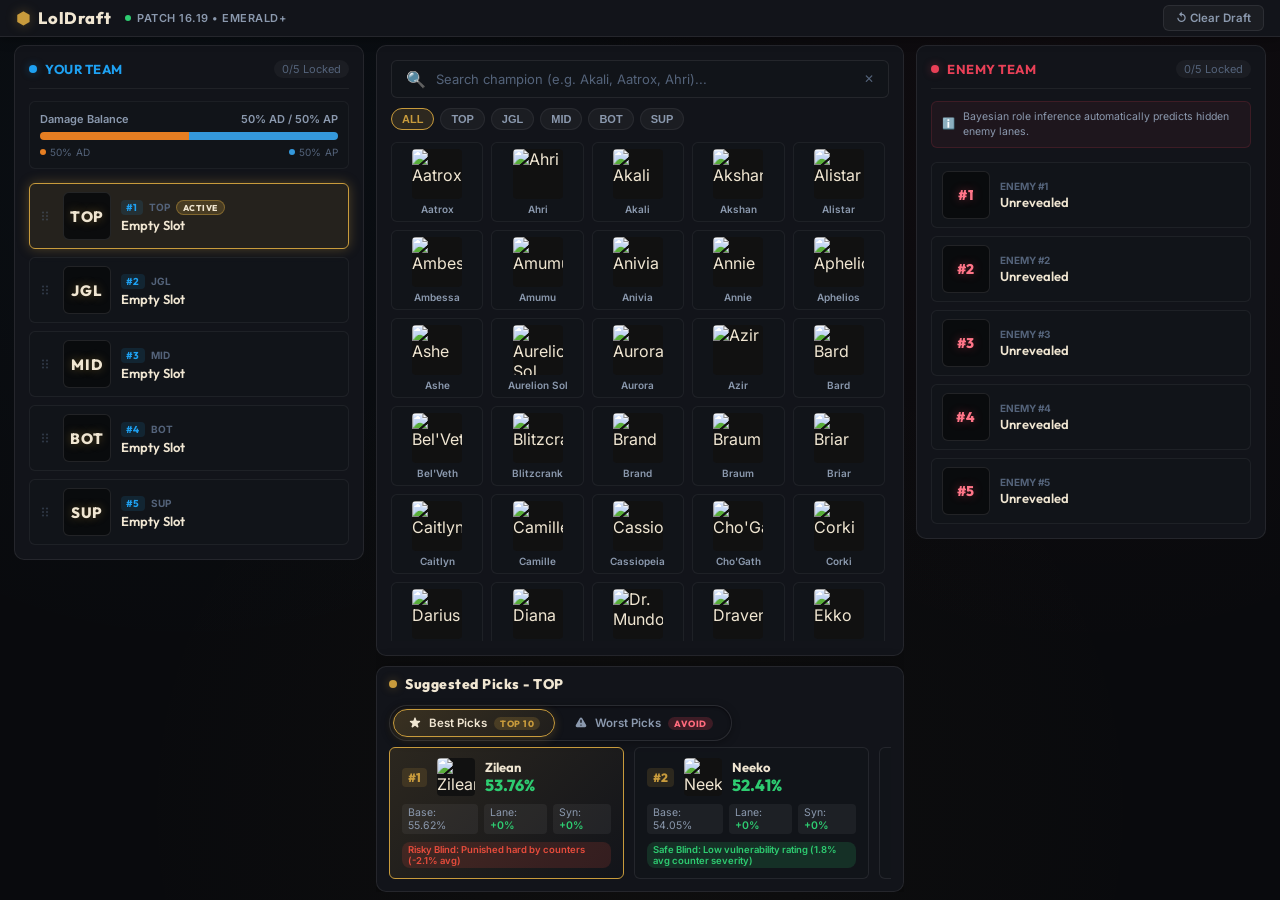
==== commit bfe70baa: "style(ui): slim down header height and padding for compact view" ====
--- a/ui/index.html
+++ b/ui/index.html
@@ -7,7 +7,7 @@
   <link rel="preconnect" href="https://fonts.googleapis.com">
   <link rel="preconnect" href="https://fonts.gstatic.com" crossorigin>
   <link href="https://fonts.googleapis.com/css2?family=Inter:wght@400;500;600;700&family=Outfit:wght@500;600;700;800&display=swap" rel="stylesheet">
-  <link rel="stylesheet" href="style.css?v=2.1.8">
+  <link rel="stylesheet" href="style.css?v=2.1.9">
 </head>
 <body>
   <div class="app-shell">
--- a/ui/style.css
+++ b/ui/style.css
@@ -65,37 +65,38 @@
   display: flex;
   align-items: center;
   justify-content: space-between;
-  padding: 12px 24px;
+  padding: 7px 20px;
   background: var(--bg-surface);
   border-bottom: 1px solid var(--border-subtle);
-  box-shadow: 0 4px 20px rgba(0, 0, 0, 0.4);
+  box-shadow: 0 2px 12px rgba(0, 0, 0, 0.35);
   z-index: 10;
 }
 
 .brand-group {
   display: flex;
   align-items: center;
-  gap: 16px;
+  gap: 14px;
 }
 
 .brand-mark {
   display: flex;
   align-items: center;
-  gap: 8px;
+  gap: 7px;
 }
 
 .brand-icon {
   color: var(--gold-primary);
-  font-size: 20px;
-  filter: drop-shadow(0 0 8px var(--gold-glow));
+  font-size: 17px;
+  filter: drop-shadow(0 0 6px var(--gold-glow));
 }
 
 .brand-name {
   font-family: 'Outfit', sans-serif;
-  font-size: 22px;
+  font-size: 18px;
   font-weight: 800;
-  letter-spacing: 1px;
+  letter-spacing: 0.8px;
   color: var(--text-main);
+  line-height: 1;
 }
 
 .patch-badge {
@@ -174,9 +175,9 @@
 
 .btn {
   font-family: 'Inter', sans-serif;
-  font-size: 12px;
+  font-size: 11.5px;
   font-weight: 600;
-  padding: 8px 14px;
+  padding: 5px 12px;
   border-radius: var(--radius-sm);
   cursor: pointer;
   border: 1px solid var(--border-subtle);
@@ -1020,12 +1021,29 @@
    Prevents champion select grid from becoming vertically squished.
    ========================================================================== */
 @media (max-height: 950px), (max-width: 1440px) {
+  .app-header {
+    padding: 5px 16px;
+  }
+
+  .brand-name {
+    font-size: 16.5px;
+  }
+
+  .main-layout {
+    padding: 8px 14px;
+    gap: 12px;
+  }
+
+  .center-workspace {
+    gap: 10px;
+  }
+
   .hud-panel {
-    padding: 10px 14px 8px;
+    padding: 8px 12px 6px;
   }
 
   .hud-header {
-    margin-bottom: 8px;
+    margin-bottom: 6px;
   }
 
   .recommendations-carousel {
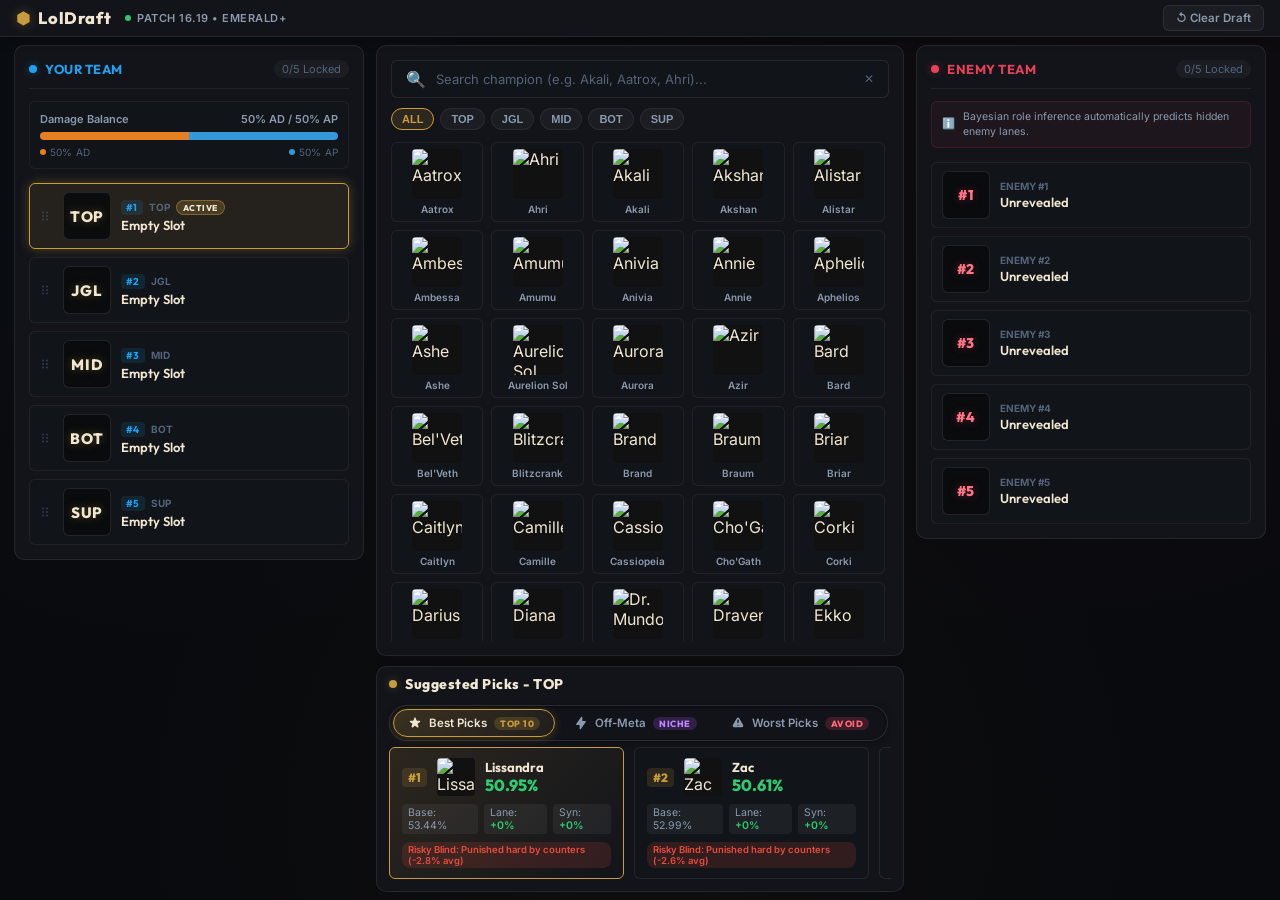
==== commit 9b158069: "feat(ui): implement 3-tab recommendations with off-meta classification and sample size badges" ====
--- a/ui/index.html
+++ b/ui/index.html
@@ -7,7 +7,7 @@
   <link rel="preconnect" href="https://fonts.googleapis.com">
   <link rel="preconnect" href="https://fonts.gstatic.com" crossorigin>
   <link href="https://fonts.googleapis.com/css2?family=Inter:wght@400;500;600;700&family=Outfit:wght@500;600;700;800&display=swap" rel="stylesheet">
-  <link rel="stylesheet" href="style.css?v=2.1.9">
+  <link rel="stylesheet" href="style.css?v=2.2.0">
 </head>
 <body>
   <div class="app-shell">
@@ -107,6 +107,13 @@
                   <span>Best Picks</span>
                   <span class="seg-badge seg-badge-best">TOP 10</span>
                 </button>
+                <button type="button" role="tab" id="tabOffmeta" aria-selected="false" aria-controls="recommendationsList" class="seg-btn" data-tab="offmeta">
+                  <svg class="seg-icon" viewBox="0 0 20 20" fill="currentColor">
+                    <path fill-rule="evenodd" d="M11.3 1.046A1 1 0 0112 2v5h4a1 1 0 01.82 1.573l-7 10A1 1 0 018 18v-5H4a1 1 0 01-.82-1.573l7-10a1 1 0 011.12-.381z" clip-rule="evenodd"/>
+                  </svg>
+                  <span>Off-Meta</span>
+                  <span class="seg-badge seg-badge-offmeta">NICHE</span>
+                </button>
                 <button type="button" role="tab" id="tabWorst" aria-selected="false" aria-controls="recommendationsList" class="seg-btn" data-tab="worst">
                   <svg class="seg-icon" viewBox="0 0 20 20" fill="currentColor">
                     <path fill-rule="evenodd" d="M8.257 3.099c.765-1.36 2.722-1.36 3.486 0l5.58 9.92c.75 1.334-.213 2.98-1.742 2.98H4.42c-1.53 0-2.493-1.646-1.743-2.98l5.58-9.92zM11 13a1 1 0 11-2 0 1 1 0 012 0zm-1-8a1 1 0 00-1 1v3a1 1 0 002 0V6a1 1 0 00-1-1z" clip-rule="evenodd"/>
@@ -146,6 +153,6 @@
     </main>
   </div>
 
-  <script src="app.js?v=2.1.8"></script>
+  <script src="app.js?v=2.2.0"></script>
 </body>
 </html>
--- a/ui/style.css
+++ b/ui/style.css
@@ -820,6 +820,14 @@
   box-shadow: 0 2px 10px rgba(232, 64, 87, 0.3);
 }
 
+/* Active State: Off-Meta */
+.seg-btn.active[data-tab="offmeta"] {
+  background: linear-gradient(135deg, rgba(168, 85, 247, 0.22), rgba(168, 85, 247, 0.08));
+  color: #c084fc;
+  border-color: #a855f7;
+  box-shadow: 0 2px 10px rgba(168, 85, 247, 0.3);
+}
+
 .seg-badge {
   font-family: 'Outfit', sans-serif;
   font-size: 9px;
@@ -839,6 +847,11 @@
   color: #ff6b7d;
 }
 
+.seg-badge-offmeta {
+  background: rgba(168, 85, 247, 0.2);
+  color: #c084fc;
+}
+
 /* Data-View Dynamic HUD Styling */
 .hud-panel[data-view="worst"] .hud-indicator {
   background: var(--red-team);
@@ -851,6 +864,19 @@
 
 .hud-panel[data-view="worst"] {
   border-color: rgba(232, 64, 87, 0.35);
+}
+
+.hud-panel[data-view="offmeta"] .hud-indicator {
+  background: #a855f7;
+  box-shadow: 0 0 10px rgba(168, 85, 247, 0.7);
+}
+
+.hud-panel[data-view="offmeta"] .hud-title {
+  color: #c084fc;
+}
+
+.hud-panel[data-view="offmeta"] {
+  border-color: rgba(168, 85, 247, 0.35);
 }
 
 
@@ -887,6 +913,16 @@
 .rec-card.worst-rank-1 {
   border-color: var(--red-team);
   background: linear-gradient(135deg, rgba(232, 64, 87, 0.2), rgba(18, 20, 26, 0.95));
+}
+
+.rec-card.offmeta-pick {
+  border-color: rgba(168, 85, 247, 0.25);
+  background: linear-gradient(135deg, rgba(168, 85, 247, 0.1), rgba(18, 20, 26, 0.9));
+}
+
+.rec-card.offmeta-rank-1 {
+  border-color: #a855f7;
+  background: linear-gradient(135deg, rgba(168, 85, 247, 0.2), rgba(18, 20, 26, 0.95));
 }
 
 .rec-card-top {
@@ -912,6 +948,12 @@
   border: 1px solid rgba(232, 64, 87, 0.35);
 }
 
+.rec-rank-tag.offmeta-rank {
+  color: #c084fc;
+  background: rgba(168, 85, 247, 0.2);
+  border: 1px solid rgba(168, 85, 247, 0.35);
+}
+
 .rec-avatar {
   width: 38px;
   height: 38px;
@@ -947,6 +989,14 @@
   color: #2ecc71;
 }
 
+.rec-score-value.worst-score {
+  color: #ff7588;
+}
+
+.rec-score-value.offmeta-score {
+  color: #c084fc;
+}
+
 .rec-deltas-row {
   display: flex;
   gap: 6px;
@@ -988,6 +1038,12 @@
   color: #e74c3c;
 }
 
+.rec-badge.badge-offmeta {
+  background: rgba(168, 85, 247, 0.18);
+  color: #d8b4fe;
+  border: 1px solid rgba(168, 85, 247, 0.3);
+}
+
 /* Custom Scrollbars for Recommendations */
 .recommendations-carousel::-webkit-scrollbar {
   height: 6px;
@@ -1014,6 +1070,14 @@
 
 .hud-panel[data-view="worst"] .recommendations-carousel::-webkit-scrollbar-thumb:hover {
   background: rgba(232, 64, 87, 0.65);
+}
+
+.hud-panel[data-view="offmeta"] .recommendations-carousel::-webkit-scrollbar-thumb {
+  background: rgba(168, 85, 247, 0.35);
+}
+
+.hud-panel[data-view="offmeta"] .recommendations-carousel::-webkit-scrollbar-thumb:hover {
+  background: rgba(168, 85, 247, 0.65);
 }
 
 /* ==========================================================================
@@ -1062,6 +1126,10 @@
     scrollbar-color: rgba(232, 64, 87, 0.35) rgba(18, 20, 26, 0.6);
   }
 
+  .hud-panel[data-view="offmeta"] .recommendations-carousel {
+    scrollbar-color: rgba(168, 85, 247, 0.35) rgba(18, 20, 26, 0.6);
+  }
+
   .rec-card {
     min-width: 215px;
     max-width: 235px;
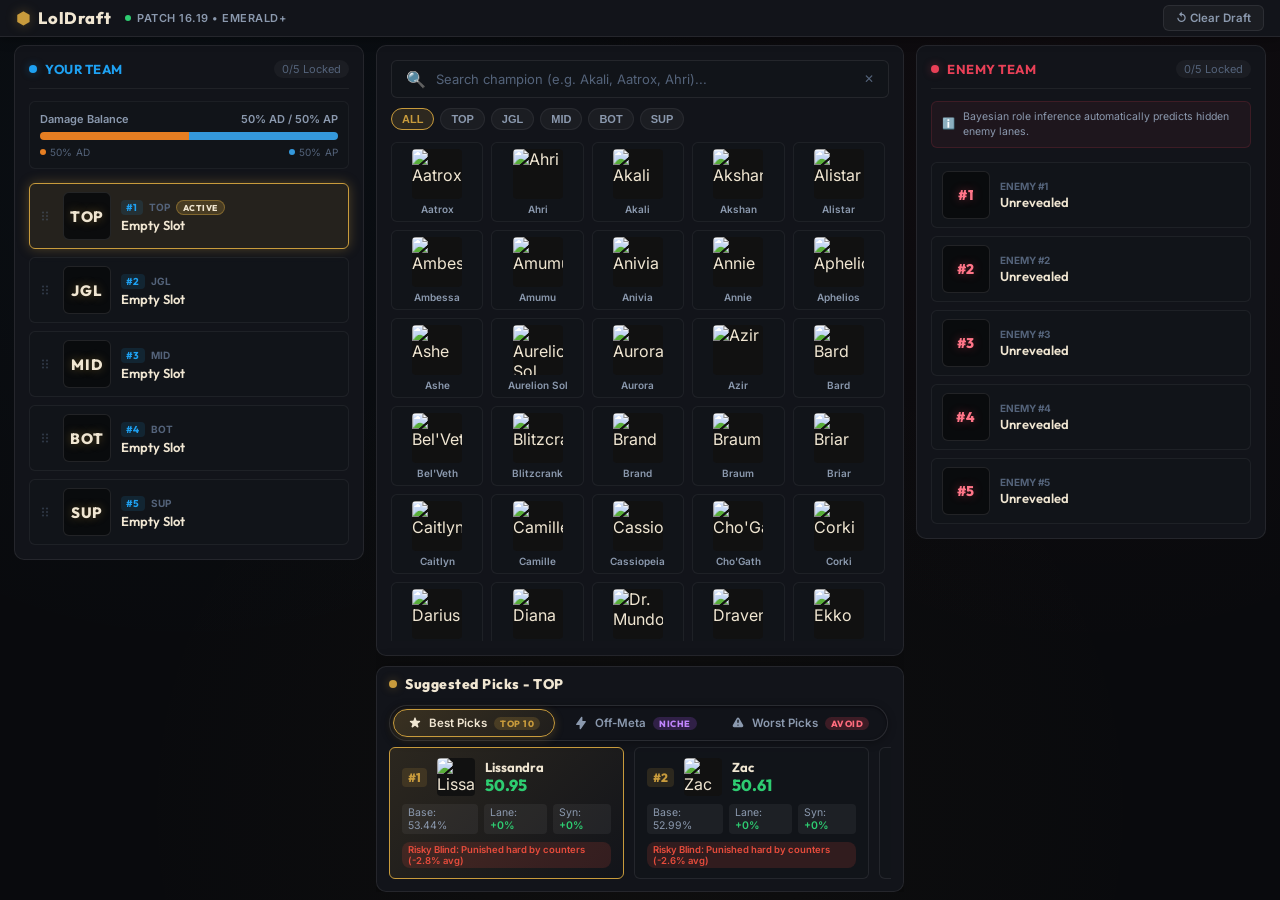
==== commit 02722a7a: "docs: add executive README, academic paper, writing style guide, and live LCU desktop companion" ====
--- a/ui/index.html
+++ b/ui/index.html
@@ -153,6 +153,6 @@
     </main>
   </div>
 
-  <script src="app.js?v=2.2.0"></script>
+  <script src="app.js?v=2.2.1"></script>
 </body>
 </html>
